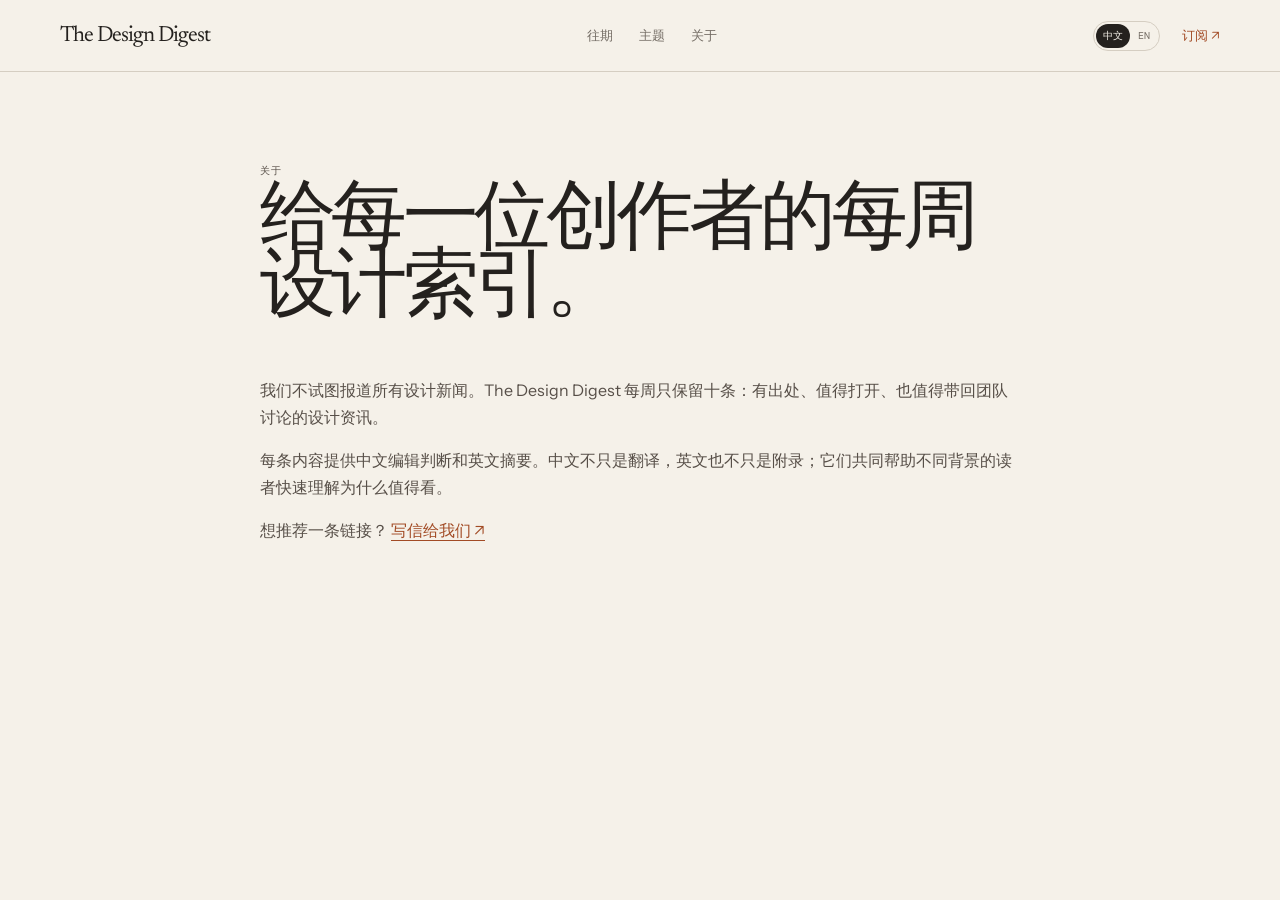
==== outputs/design-digest/about.html @ 6cdfd938 "Initial Design Digest website and publishing workflow" ====
<!doctype html><html lang="zh-CN"><head><meta charset="utf-8"><meta name="viewport" content="width=device-width,initial-scale=1"><title>About — The Design Digest</title><link rel="stylesheet" href="styles.css"><link rel="stylesheet" href="language.css"></head><body data-lang="zh"><header class="site-header"><a class="brand" href="index.html">The Design Digest</a><nav><a href="archive.html" data-zh="往期" data-en="Issues">往期</a><a href="topics.html" data-zh="主题" data-en="Topics">主题</a><a href="about.html" data-zh="关于" data-en="About">关于</a></nav><div class="header-actions"><div class="lang-toggle" role="group" aria-label="Language"><button type="button" data-set-lang="zh">中文</button><button type="button" data-set-lang="en">EN</button></div><a class="subscribe" href="mailto:hello@example.com" data-zh="订阅 ↗" data-en="Subscribe ↗">订阅 ↗</a></div></header><main class="page"><p class="eyebrow" data-zh="关于" data-en="About">关于</p><h1 data-zh="给每一位创作者的每周设计索引。" data-en="A weekly index for people who make things.">给每一位创作者的每周设计索引。</h1><p data-zh="我们不试图报道所有设计新闻。The Design Digest 每周只保留十条：有出处、值得打开、也值得带回团队讨论的设计资讯。" data-en="We don’t try to cover every piece of design news. Each week, The Design Digest keeps just ten links: properly sourced, worth opening, and worth bringing back to your team.">我们不试图报道所有设计新闻。The Design Digest 每周只保留十条：有出处、值得打开、也值得带回团队讨论的设计资讯。</p><p data-zh="每条内容提供中文编辑判断和英文摘要。中文不只是翻译，英文也不只是附录；它们共同帮助不同背景的读者快速理解为什么值得看。" data-en="Each item offers an editorial perspective in Chinese and a concise English summary. Neither is a translation exercise; together, they help readers understand why a link matters.">每条内容提供中文编辑判断和英文摘要。中文不只是翻译，英文也不只是附录；它们共同帮助不同背景的读者快速理解为什么值得看。</p><p><span data-zh="想推荐一条链接？" data-en="Want to recommend a link?">想推荐一条链接？</span> <a href="mailto:hello@example.com" style="color:var(--accent);border-bottom:1px solid" data-zh="写信给我们 ↗" data-en="Write to us ↗">写信给我们 ↗</a></p></main><script src="lang.js"></script></body></html>
---- outputs/design-digest/styles.css ----
@import url('https://fonts.googleapis.com/css2?family=DM+Mono:wght@400;500&family=Instrument+Sans:wght@400;500;600;700&family=Newsreader:opsz,wght@6..72,400;6..72,500&display=swap');
:root{--paper:#f5f1e9;--ink:#24211e;--muted:#746d65;--line:#d5cec2;--accent:#a24b25;--serif:'Newsreader',Georgia,serif;--sans:'Instrument Sans',Arial,sans-serif;--mono:'DM Mono',monospace}*{box-sizing:border-box}body{margin:0;background:var(--paper);color:var(--ink);font-family:var(--sans)}a{color:inherit;text-decoration:none}.site-header{height:72px;border-bottom:1px solid var(--line);display:flex;align-items:center;justify-content:space-between;padding:0 max(22px,calc((100vw - 1160px)/2));font-size:13px}.brand{font-family:var(--serif);font-size:22px;letter-spacing:-.045em}.site-header nav{display:flex;gap:26px;color:var(--muted)}.subscribe{color:var(--accent)}main{max-width:1160px;margin:auto}.hero{padding:82px 0 18px;min-height:670px}.eyebrow,.meta{font:10px var(--mono);letter-spacing:.08em;text-transform:uppercase;color:var(--accent)}h1,h2,p{margin-top:0}.hero h1{font:500 clamp(58px,8vw,112px)/.88 var(--serif);letter-spacing:-.065em;margin:17px 0 22px}.lede{color:#5a534c;font-size:16px;line-height:1.55}.lede span{color:var(--muted);font-size:14px}.hero-art{height:192px;background:#dfc4ae;margin:58px 0 0;position:relative;overflow:hidden}.hero-art i,.hero-art b,.hero-art em{position:absolute;display:block;border-radius:50%}.hero-art i{width:310px;height:310px;border:1px solid var(--accent);right:24%;top:-131px}.hero-art b{width:150px;height:150px;background:var(--accent);right:8%;top:72px}.hero-art em{width:104px;height:104px;background:#e9e2d5;left:7%;top:44px}.scroll-note{border-bottom:1px solid var(--line);padding:15px 0;font:11px var(--mono);display:flex;justify-content:space-between}.issue-intro{display:grid;grid-template-columns:180px minmax(0,650px);gap:40px;padding:86px 0 64px;border-bottom:1px solid var(--line)}.issue-intro>p:first-child{font:10px var(--mono);letter-spacing:.08em;text-transform:uppercase;color:var(--accent)}.issue-intro h2{font:500 48px/.98 var(--serif);letter-spacing:-.05em;grid-column:2;margin:0}.issue-intro p:last-child{grid-column:2;color:var(--muted);max-width:550px;line-height:1.6}.digest{border-bottom:1px solid var(--line)}.story{display:grid;grid-template-columns:224px 150px minmax(0,1fr);gap:26px;padding:34px 0;border-top:1px solid var(--line)}.story:first-child{border-top:0}.art{height:174px;position:relative;overflow:hidden;background:#c8d2e5}.art span{font:12px var(--mono);position:absolute;left:12px;top:11px;z-index:2}.art:after,.art:before{content:'';position:absolute;border-radius:50%}.art-1{background:#d7b99d}.art-1:before{width:180px;height:180px;border:1px solid #7b351e;right:-28px;top:-55px}.art-1:after{width:64px;height:64px;background:#7b351e;bottom:17px;left:37px}.art-2{background:#c8d2e5}.art-2:before{width:140px;height:140px;background:#1e2c4e;right:-18px;bottom:-29px}.art-2:after{width:90px;height:90px;border:1px solid #1e2c4e;right:63px;top:13px}.art-3{background:#e1dacd}.art-3:before{width:210px;height:26px;background:#a24b25;transform:rotate(-35deg);left:-33px;top:65px}.art-3:after{width:65px;height:65px;border:1px solid #a24b25;right:33px;top:55px}.art-4{background:#b9c7b2}.art-4:before{width:170px;height:170px;background:#314437;right:-55px;top:-48px}.art-4:after{width:85px;height:85px;background:#e5ddd0;left:30px;bottom:21px}.art-5{background:#e0c3bd}.art-5:before{width:220px;height:31px;background:#331f25;left:-35px;top:65px;transform:rotate(22deg)}.art-5:after{width:84px;height:84px;border:1px solid #331f25;right:34px;top:42px}.art-6{background:#e1d7ae}.art-6:before{width:140px;height:140px;background:#4f4829;right:21px;top:21px}.art-6:after{width:70px;height:70px;background:#c57c3c;left:33px;bottom:26px}.art-7{background:#d8c6c2}.art-7:before{width:190px;height:190px;border:1px solid #7b3c42;left:-80px;bottom:-84px}.art-7:after{width:67px;height:67px;background:#7b3c42;right:29px;top:38px}.art-8{background:#b9c5bd}.art-8:before{width:180px;height:180px;background:#2e4a3b;right:-48px;top:-52px}.art-8:after{width:48px;height:48px;background:#f0eadf;left:42px;bottom:38px}.art-9{background:#c2d1df}.art-9:before{width:150px;height:150px;border:14px solid rgba(24,49,78,.8);right:24px;top:15px}.art-9:after{width:78px;height:78px;background:#f6eee2;left:31px;top:61px}.art-10{background:#d7cbb2}.art-10:before{width:184px;height:40px;background:#4a3825;right:-15px;top:38px;transform:rotate(-30deg)}.art-10:after{width:84px;height:84px;border:1px solid #4a3825;left:36px;top:37px}.copy h2{font:500 clamp(27px,3vw,39px)/.98 var(--serif);letter-spacing:-.052em;margin:5px 0 14px}.copy p{max-width:645px;font-size:14px;line-height:1.55}.copy .zh{color:#514a43}.copy .en{color:var(--muted);font-size:13px}.copy a{display:inline-block;margin-top:6px;font-size:13px;color:var(--accent);border-bottom:1px solid #c99a85;padding-bottom:2px}.closing{text-align:center;padding:130px 20px}.closing h2{font:500 clamp(44px,5vw,70px)/.94 var(--serif);letter-spacing:-.06em;margin:13px 0}.closing p{color:var(--muted);line-height:1.6}.button{display:inline-block;background:var(--ink);color:var(--paper);padding:13px 17px;font-size:13px;margin-top:14px}footer{max-width:1160px;margin:auto;border-top:1px solid var(--line);padding:20px 0 32px;display:flex;justify-content:space-between;font:10px var(--mono);color:var(--muted)}.page{padding:90px 0 120px;max-width:760px}.page h1{font:500 76px/.9 var(--serif);letter-spacing:-.06em}.page p{line-height:1.7;color:#574f48}.issue-list{margin-top:60px;border-top:1px solid var(--line)}.issue-link{display:grid;grid-template-columns:95px 1fr auto;gap:16px;padding:20px 0;border-bottom:1px solid var(--line)}.topic-grid{display:grid;grid-template-columns:repeat(2,1fr);gap:12px;margin-top:50px}.topic-card{border:1px solid var(--line);min-height:170px;padding:22px;background:#eee9df}.topic-card:nth-child(2n){background:#e5d2c2}.topic-card h2{font:500 34px/.95 var(--serif);letter-spacing:-.05em;margin:10px 0}.topic-card p{font-size:13px}@media(max-width:760px){.site-header{height:auto;padding:17px 20px;gap:12px;flex-wrap:wrap}.site-header nav{order:3;width:100%;gap:18px}.subscribe{margin-left:auto}main{padding:0 20px}.hero{padding-top:60px;min-height:0}.hero-art{height:135px;margin-top:38px}.issue-intro{display:block;padding:60px 0}.issue-intro h2{font-size:43px;margin:14px 0}.story{grid-template-columns:1fr;gap:14px;padding:25px 0}.art{height:170px}.copy h2{font-size:32px}.closing{padding:85px 0}footer{margin:0 20px}.topic-grid{grid-template-columns:1fr}.page{padding-top:55px}.page h1{font-size:57px}.issue-link{grid-template-columns:75px 1fr}.issue-link span:last-child{display:none}}
---- outputs/design-digest/language.css ----
.header-actions{display:flex;align-items:center;gap:22px}.lang-toggle{display:flex;border:1px solid var(--line);border-radius:999px;padding:2px;gap:1px}.lang-toggle button{border:0;background:transparent;color:var(--muted);font:10px var(--mono);padding:5px 7px;border-radius:999px;cursor:pointer}.lang-toggle button[aria-pressed="true"]{background:var(--ink);color:var(--paper)}[hidden]{display:none!important}@media(max-width:760px){.header-actions{margin-left:auto;gap:12px}.subscribe{margin-left:0}}
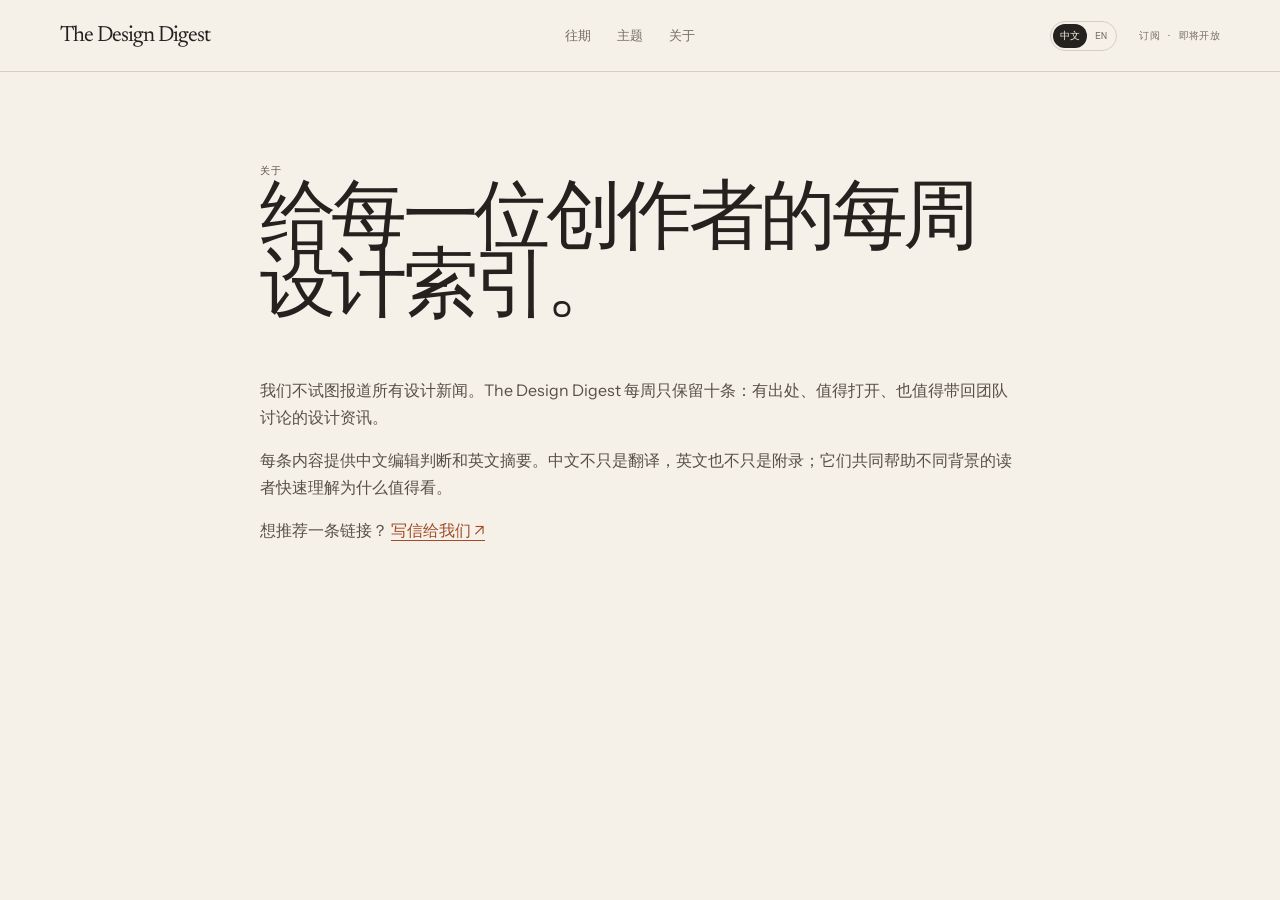
==== commit f60d9af1: "Show subscription as coming soon" ====
--- a/outputs/design-digest/about.html
+++ b/outputs/design-digest/about.html
@@ -1 +1,67 @@
-<!doctype html><html lang="zh-CN"><head><meta charset="utf-8"><meta name="viewport" content="width=device-width,initial-scale=1"><title>About — The Design Digest</title><link rel="stylesheet" href="styles.css"><link rel="stylesheet" href="language.css"></head><body data-lang="zh"><header class="site-header"><a class="brand" href="index.html">The Design Digest</a><nav><a href="archive.html" data-zh="往期" data-en="Issues">往期</a><a href="topics.html" data-zh="主题" data-en="Topics">主题</a><a href="about.html" data-zh="关于" data-en="About">关于</a></nav><div class="header-actions"><div class="lang-toggle" role="group" aria-label="Language"><button type="button" data-set-lang="zh">中文</button><button type="button" data-set-lang="en">EN</button></div><a class="subscribe" href="mailto:hello@example.com" data-zh="订阅 ↗" data-en="Subscribe ↗">订阅 ↗</a></div></header><main class="page"><p class="eyebrow" data-zh="关于" data-en="About">关于</p><h1 data-zh="给每一位创作者的每周设计索引。" data-en="A weekly index for people who make things.">给每一位创作者的每周设计索引。</h1><p data-zh="我们不试图报道所有设计新闻。The Design Digest 每周只保留十条：有出处、值得打开、也值得带回团队讨论的设计资讯。" data-en="We don’t try to cover every piece of design news. Each week, The Design Digest keeps just ten links: properly sourced, worth opening, and worth bringing back to your team.">我们不试图报道所有设计新闻。The Design Digest 每周只保留十条：有出处、值得打开、也值得带回团队讨论的设计资讯。</p><p data-zh="每条内容提供中文编辑判断和英文摘要。中文不只是翻译，英文也不只是附录；它们共同帮助不同背景的读者快速理解为什么值得看。" data-en="Each item offers an editorial perspective in Chinese and a concise English summary. Neither is a translation exercise; together, they help readers understand why a link matters.">每条内容提供中文编辑判断和英文摘要。中文不只是翻译，英文也不只是附录；它们共同帮助不同背景的读者快速理解为什么值得看。</p><p><span data-zh="想推荐一条链接？" data-en="Want to recommend a link?">想推荐一条链接？</span> <a href="mailto:hello@example.com" style="color:var(--accent);border-bottom:1px solid" data-zh="写信给我们 ↗" data-en="Write to us ↗">写信给我们 ↗</a></p></main><script src="lang.js"></script></body></html>
+<!doctype html>
+<html lang="zh-CN">
+  <head>
+    <meta charset="utf-8" />
+    <meta name="viewport" content="width=device-width,initial-scale=1" />
+    <title>About — The Design Digest</title>
+    <link rel="stylesheet" href="styles.css" />
+    <link rel="stylesheet" href="language.css" />
+  </head>
+  <body data-lang="zh">
+    <header class="site-header">
+      <a class="brand" href="index.html">The Design Digest</a>
+      <nav>
+        <a href="archive.html" data-zh="往期" data-en="Issues">往期</a
+        ><a href="topics.html" data-zh="主题" data-en="Topics">主题</a
+        ><a href="about.html" data-zh="关于" data-en="About">关于</a>
+      </nav>
+      <div class="header-actions">
+        <div class="lang-toggle" role="group" aria-label="Language">
+          <button type="button" data-set-lang="zh">中文</button
+          ><button type="button" data-set-lang="en">EN</button>
+        </div>
+        <span
+          class="subscribe coming-soon"
+          data-zh="订阅 · 即将开放"
+          data-en="Subscribe · Coming soon"
+          >订阅 · 即将开放</span
+        >
+      </div>
+    </header>
+    <main class="page">
+      <p class="eyebrow" data-zh="关于" data-en="About">关于</p>
+      <h1
+        data-zh="给每一位创作者的每周设计索引。"
+        data-en="A weekly index for people who make things."
+      >
+        给每一位创作者的每周设计索引。
+      </h1>
+      <p
+        data-zh="我们不试图报道所有设计新闻。The Design Digest 每周只保留十条：有出处、值得打开、也值得带回团队讨论的设计资讯。"
+        data-en="We don’t try to cover every piece of design news. Each week, The Design Digest keeps just ten links: properly sourced, worth opening, and worth bringing back to your team."
+      >
+        我们不试图报道所有设计新闻。The Design Digest
+        每周只保留十条：有出处、值得打开、也值得带回团队讨论的设计资讯。
+      </p>
+      <p
+        data-zh="每条内容提供中文编辑判断和英文摘要。中文不只是翻译，英文也不只是附录；它们共同帮助不同背景的读者快速理解为什么值得看。"
+        data-en="Each item offers an editorial perspective in Chinese and a concise English summary. Neither is a translation exercise; together, they help readers understand why a link matters."
+      >
+        每条内容提供中文编辑判断和英文摘要。中文不只是翻译，英文也不只是附录；它们共同帮助不同背景的读者快速理解为什么值得看。
+      </p>
+      <p>
+        <span data-zh="想推荐一条链接？" data-en="Want to recommend a link?"
+          >想推荐一条链接？</span
+        >
+        <a
+          href="mailto:hello@example.com"
+          style="color: var(--accent); border-bottom: 1px solid"
+          data-zh="写信给我们 ↗"
+          data-en="Write to us ↗"
+          >写信给我们 ↗</a
+        >
+      </p>
+    </main>
+    <script src="lang.js"></script>
+  </body>
+</html>
--- a/outputs/design-digest/styles.css
+++ b/outputs/design-digest/styles.css
@@ -1,2 +1,521 @@
-@import url('https://fonts.googleapis.com/css2?family=DM+Mono:wght@400;500&family=Instrument+Sans:wght@400;500;600;700&family=Newsreader:opsz,wght@6..72,400;6..72,500&display=swap');
-:root{--paper:#f5f1e9;--ink:#24211e;--muted:#746d65;--line:#d5cec2;--accent:#a24b25;--serif:'Newsreader',Georgia,serif;--sans:'Instrument Sans',Arial,sans-serif;--mono:'DM Mono',monospace}*{box-sizing:border-box}body{margin:0;background:var(--paper);color:var(--ink);font-family:var(--sans)}a{color:inherit;text-decoration:none}.site-header{height:72px;border-bottom:1px solid var(--line);display:flex;align-items:center;justify-content:space-between;padding:0 max(22px,calc((100vw - 1160px)/2));font-size:13px}.brand{font-family:var(--serif);font-size:22px;letter-spacing:-.045em}.site-header nav{display:flex;gap:26px;color:var(--muted)}.subscribe{color:var(--accent)}main{max-width:1160px;margin:auto}.hero{padding:82px 0 18px;min-height:670px}.eyebrow,.meta{font:10px var(--mono);letter-spacing:.08em;text-transform:uppercase;color:var(--accent)}h1,h2,p{margin-top:0}.hero h1{font:500 clamp(58px,8vw,112px)/.88 var(--serif);letter-spacing:-.065em;margin:17px 0 22px}.lede{color:#5a534c;font-size:16px;line-height:1.55}.lede span{color:var(--muted);font-size:14px}.hero-art{height:192px;background:#dfc4ae;margin:58px 0 0;position:relative;overflow:hidden}.hero-art i,.hero-art b,.hero-art em{position:absolute;display:block;border-radius:50%}.hero-art i{width:310px;height:310px;border:1px solid var(--accent);right:24%;top:-131px}.hero-art b{width:150px;height:150px;background:var(--accent);right:8%;top:72px}.hero-art em{width:104px;height:104px;background:#e9e2d5;left:7%;top:44px}.scroll-note{border-bottom:1px solid var(--line);padding:15px 0;font:11px var(--mono);display:flex;justify-content:space-between}.issue-intro{display:grid;grid-template-columns:180px minmax(0,650px);gap:40px;padding:86px 0 64px;border-bottom:1px solid var(--line)}.issue-intro>p:first-child{font:10px var(--mono);letter-spacing:.08em;text-transform:uppercase;color:var(--accent)}.issue-intro h2{font:500 48px/.98 var(--serif);letter-spacing:-.05em;grid-column:2;margin:0}.issue-intro p:last-child{grid-column:2;color:var(--muted);max-width:550px;line-height:1.6}.digest{border-bottom:1px solid var(--line)}.story{display:grid;grid-template-columns:224px 150px minmax(0,1fr);gap:26px;padding:34px 0;border-top:1px solid var(--line)}.story:first-child{border-top:0}.art{height:174px;position:relative;overflow:hidden;background:#c8d2e5}.art span{font:12px var(--mono);position:absolute;left:12px;top:11px;z-index:2}.art:after,.art:before{content:'';position:absolute;border-radius:50%}.art-1{background:#d7b99d}.art-1:before{width:180px;height:180px;border:1px solid #7b351e;right:-28px;top:-55px}.art-1:after{width:64px;height:64px;background:#7b351e;bottom:17px;left:37px}.art-2{background:#c8d2e5}.art-2:before{width:140px;height:140px;background:#1e2c4e;right:-18px;bottom:-29px}.art-2:after{width:90px;height:90px;border:1px solid #1e2c4e;right:63px;top:13px}.art-3{background:#e1dacd}.art-3:before{width:210px;height:26px;background:#a24b25;transform:rotate(-35deg);left:-33px;top:65px}.art-3:after{width:65px;height:65px;border:1px solid #a24b25;right:33px;top:55px}.art-4{background:#b9c7b2}.art-4:before{width:170px;height:170px;background:#314437;right:-55px;top:-48px}.art-4:after{width:85px;height:85px;background:#e5ddd0;left:30px;bottom:21px}.art-5{background:#e0c3bd}.art-5:before{width:220px;height:31px;background:#331f25;left:-35px;top:65px;transform:rotate(22deg)}.art-5:after{width:84px;height:84px;border:1px solid #331f25;right:34px;top:42px}.art-6{background:#e1d7ae}.art-6:before{width:140px;height:140px;background:#4f4829;right:21px;top:21px}.art-6:after{width:70px;height:70px;background:#c57c3c;left:33px;bottom:26px}.art-7{background:#d8c6c2}.art-7:before{width:190px;height:190px;border:1px solid #7b3c42;left:-80px;bottom:-84px}.art-7:after{width:67px;height:67px;background:#7b3c42;right:29px;top:38px}.art-8{background:#b9c5bd}.art-8:before{width:180px;height:180px;background:#2e4a3b;right:-48px;top:-52px}.art-8:after{width:48px;height:48px;background:#f0eadf;left:42px;bottom:38px}.art-9{background:#c2d1df}.art-9:before{width:150px;height:150px;border:14px solid rgba(24,49,78,.8);right:24px;top:15px}.art-9:after{width:78px;height:78px;background:#f6eee2;left:31px;top:61px}.art-10{background:#d7cbb2}.art-10:before{width:184px;height:40px;background:#4a3825;right:-15px;top:38px;transform:rotate(-30deg)}.art-10:after{width:84px;height:84px;border:1px solid #4a3825;left:36px;top:37px}.copy h2{font:500 clamp(27px,3vw,39px)/.98 var(--serif);letter-spacing:-.052em;margin:5px 0 14px}.copy p{max-width:645px;font-size:14px;line-height:1.55}.copy .zh{color:#514a43}.copy .en{color:var(--muted);font-size:13px}.copy a{display:inline-block;margin-top:6px;font-size:13px;color:var(--accent);border-bottom:1px solid #c99a85;padding-bottom:2px}.closing{text-align:center;padding:130px 20px}.closing h2{font:500 clamp(44px,5vw,70px)/.94 var(--serif);letter-spacing:-.06em;margin:13px 0}.closing p{color:var(--muted);line-height:1.6}.button{display:inline-block;background:var(--ink);color:var(--paper);padding:13px 17px;font-size:13px;margin-top:14px}footer{max-width:1160px;margin:auto;border-top:1px solid var(--line);padding:20px 0 32px;display:flex;justify-content:space-between;font:10px var(--mono);color:var(--muted)}.page{padding:90px 0 120px;max-width:760px}.page h1{font:500 76px/.9 var(--serif);letter-spacing:-.06em}.page p{line-height:1.7;color:#574f48}.issue-list{margin-top:60px;border-top:1px solid var(--line)}.issue-link{display:grid;grid-template-columns:95px 1fr auto;gap:16px;padding:20px 0;border-bottom:1px solid var(--line)}.topic-grid{display:grid;grid-template-columns:repeat(2,1fr);gap:12px;margin-top:50px}.topic-card{border:1px solid var(--line);min-height:170px;padding:22px;background:#eee9df}.topic-card:nth-child(2n){background:#e5d2c2}.topic-card h2{font:500 34px/.95 var(--serif);letter-spacing:-.05em;margin:10px 0}.topic-card p{font-size:13px}@media(max-width:760px){.site-header{height:auto;padding:17px 20px;gap:12px;flex-wrap:wrap}.site-header nav{order:3;width:100%;gap:18px}.subscribe{margin-left:auto}main{padding:0 20px}.hero{padding-top:60px;min-height:0}.hero-art{height:135px;margin-top:38px}.issue-intro{display:block;padding:60px 0}.issue-intro h2{font-size:43px;margin:14px 0}.story{grid-template-columns:1fr;gap:14px;padding:25px 0}.art{height:170px}.copy h2{font-size:32px}.closing{padding:85px 0}footer{margin:0 20px}.topic-grid{grid-template-columns:1fr}.page{padding-top:55px}.page h1{font-size:57px}.issue-link{grid-template-columns:75px 1fr}.issue-link span:last-child{display:none}}
+@import url("https://fonts.googleapis.com/css2?family=DM+Mono:wght@400;500&family=Instrument+Sans:wght@400;500;600;700&family=Newsreader:opsz,wght@6..72,400;6..72,500&display=swap");
+:root {
+  --paper: #f5f1e9;
+  --ink: #24211e;
+  --muted: #746d65;
+  --line: #d5cec2;
+  --accent: #a24b25;
+  --serif: "Newsreader", Georgia, serif;
+  --sans: "Instrument Sans", Arial, sans-serif;
+  --mono: "DM Mono", monospace;
+}
+* {
+  box-sizing: border-box;
+}
+body {
+  margin: 0;
+  background: var(--paper);
+  color: var(--ink);
+  font-family: var(--sans);
+}
+a {
+  color: inherit;
+  text-decoration: none;
+}
+.site-header {
+  height: 72px;
+  border-bottom: 1px solid var(--line);
+  display: flex;
+  align-items: center;
+  justify-content: space-between;
+  padding: 0 max(22px, calc((100vw - 1160px) / 2));
+  font-size: 13px;
+}
+.brand {
+  font-family: var(--serif);
+  font-size: 22px;
+  letter-spacing: -0.045em;
+}
+.site-header nav {
+  display: flex;
+  gap: 26px;
+  color: var(--muted);
+}
+.subscribe {
+  color: var(--accent);
+}
+main {
+  max-width: 1160px;
+  margin: auto;
+}
+.hero {
+  padding: 82px 0 18px;
+  min-height: 670px;
+}
+.eyebrow,
+.meta {
+  font: 10px var(--mono);
+  letter-spacing: 0.08em;
+  text-transform: uppercase;
+  color: var(--accent);
+}
+h1,
+h2,
+p {
+  margin-top: 0;
+}
+.hero h1 {
+  font: 500 clamp(58px, 8vw, 112px) / 0.88 var(--serif);
+  letter-spacing: -0.065em;
+  margin: 17px 0 22px;
+}
+.lede {
+  color: #5a534c;
+  font-size: 16px;
+  line-height: 1.55;
+}
+.lede span {
+  color: var(--muted);
+  font-size: 14px;
+}
+.hero-art {
+  height: 192px;
+  background: #dfc4ae;
+  margin: 58px 0 0;
+  position: relative;
+  overflow: hidden;
+}
+.hero-art i,
+.hero-art b,
+.hero-art em {
+  position: absolute;
+  display: block;
+  border-radius: 50%;
+}
+.hero-art i {
+  width: 310px;
+  height: 310px;
+  border: 1px solid var(--accent);
+  right: 24%;
+  top: -131px;
+}
+.hero-art b {
+  width: 150px;
+  height: 150px;
+  background: var(--accent);
+  right: 8%;
+  top: 72px;
+}
+.hero-art em {
+  width: 104px;
+  height: 104px;
+  background: #e9e2d5;
+  left: 7%;
+  top: 44px;
+}
+.scroll-note {
+  border-bottom: 1px solid var(--line);
+  padding: 15px 0;
+  font: 11px var(--mono);
+  display: flex;
+  justify-content: space-between;
+}
+.issue-intro {
+  display: grid;
+  grid-template-columns: 180px minmax(0, 650px);
+  gap: 40px;
+  padding: 86px 0 64px;
+  border-bottom: 1px solid var(--line);
+}
+.issue-intro > p:first-child {
+  font: 10px var(--mono);
+  letter-spacing: 0.08em;
+  text-transform: uppercase;
+  color: var(--accent);
+}
+.issue-intro h2 {
+  font: 500 48px/0.98 var(--serif);
+  letter-spacing: -0.05em;
+  grid-column: 2;
+  margin: 0;
+}
+.issue-intro p:last-child {
+  grid-column: 2;
+  color: var(--muted);
+  max-width: 550px;
+  line-height: 1.6;
+}
+.digest {
+  border-bottom: 1px solid var(--line);
+}
+.story {
+  display: grid;
+  grid-template-columns: 224px 150px minmax(0, 1fr);
+  gap: 26px;
+  padding: 34px 0;
+  border-top: 1px solid var(--line);
+}
+.story:first-child {
+  border-top: 0;
+}
+.art {
+  height: 174px;
+  position: relative;
+  overflow: hidden;
+  background: #c8d2e5;
+}
+.art span {
+  font: 12px var(--mono);
+  position: absolute;
+  left: 12px;
+  top: 11px;
+  z-index: 2;
+}
+.art:after,
+.art:before {
+  content: "";
+  position: absolute;
+  border-radius: 50%;
+}
+.art-1 {
+  background: #d7b99d;
+}
+.art-1:before {
+  width: 180px;
+  height: 180px;
+  border: 1px solid #7b351e;
+  right: -28px;
+  top: -55px;
+}
+.art-1:after {
+  width: 64px;
+  height: 64px;
+  background: #7b351e;
+  bottom: 17px;
+  left: 37px;
+}
+.art-2 {
+  background: #c8d2e5;
+}
+.art-2:before {
+  width: 140px;
+  height: 140px;
+  background: #1e2c4e;
+  right: -18px;
+  bottom: -29px;
+}
+.art-2:after {
+  width: 90px;
+  height: 90px;
+  border: 1px solid #1e2c4e;
+  right: 63px;
+  top: 13px;
+}
+.art-3 {
+  background: #e1dacd;
+}
+.art-3:before {
+  width: 210px;
+  height: 26px;
+  background: #a24b25;
+  transform: rotate(-35deg);
+  left: -33px;
+  top: 65px;
+}
+.art-3:after {
+  width: 65px;
+  height: 65px;
+  border: 1px solid #a24b25;
+  right: 33px;
+  top: 55px;
+}
+.art-4 {
+  background: #b9c7b2;
+}
+.art-4:before {
+  width: 170px;
+  height: 170px;
+  background: #314437;
+  right: -55px;
+  top: -48px;
+}
+.art-4:after {
+  width: 85px;
+  height: 85px;
+  background: #e5ddd0;
+  left: 30px;
+  bottom: 21px;
+}
+.art-5 {
+  background: #e0c3bd;
+}
+.art-5:before {
+  width: 220px;
+  height: 31px;
+  background: #331f25;
+  left: -35px;
+  top: 65px;
+  transform: rotate(22deg);
+}
+.art-5:after {
+  width: 84px;
+  height: 84px;
+  border: 1px solid #331f25;
+  right: 34px;
+  top: 42px;
+}
+.art-6 {
+  background: #e1d7ae;
+}
+.art-6:before {
+  width: 140px;
+  height: 140px;
+  background: #4f4829;
+  right: 21px;
+  top: 21px;
+}
+.art-6:after {
+  width: 70px;
+  height: 70px;
+  background: #c57c3c;
+  left: 33px;
+  bottom: 26px;
+}
+.art-7 {
+  background: #d8c6c2;
+}
+.art-7:before {
+  width: 190px;
+  height: 190px;
+  border: 1px solid #7b3c42;
+  left: -80px;
+  bottom: -84px;
+}
+.art-7:after {
+  width: 67px;
+  height: 67px;
+  background: #7b3c42;
+  right: 29px;
+  top: 38px;
+}
+.art-8 {
+  background: #b9c5bd;
+}
+.art-8:before {
+  width: 180px;
+  height: 180px;
+  background: #2e4a3b;
+  right: -48px;
+  top: -52px;
+}
+.art-8:after {
+  width: 48px;
+  height: 48px;
+  background: #f0eadf;
+  left: 42px;
+  bottom: 38px;
+}
+.art-9 {
+  background: #c2d1df;
+}
+.art-9:before {
+  width: 150px;
+  height: 150px;
+  border: 14px solid rgba(24, 49, 78, 0.8);
+  right: 24px;
+  top: 15px;
+}
+.art-9:after {
+  width: 78px;
+  height: 78px;
+  background: #f6eee2;
+  left: 31px;
+  top: 61px;
+}
+.art-10 {
+  background: #d7cbb2;
+}
+.art-10:before {
+  width: 184px;
+  height: 40px;
+  background: #4a3825;
+  right: -15px;
+  top: 38px;
+  transform: rotate(-30deg);
+}
+.art-10:after {
+  width: 84px;
+  height: 84px;
+  border: 1px solid #4a3825;
+  left: 36px;
+  top: 37px;
+}
+.copy h2 {
+  font: 500 clamp(27px, 3vw, 39px) / 0.98 var(--serif);
+  letter-spacing: -0.052em;
+  margin: 5px 0 14px;
+}
+.copy p {
+  max-width: 645px;
+  font-size: 14px;
+  line-height: 1.55;
+}
+.copy .zh {
+  color: #514a43;
+}
+.copy .en {
+  color: var(--muted);
+  font-size: 13px;
+}
+.copy a {
+  display: inline-block;
+  margin-top: 6px;
+  font-size: 13px;
+  color: var(--accent);
+  border-bottom: 1px solid #c99a85;
+  padding-bottom: 2px;
+}
+.closing {
+  text-align: center;
+  padding: 130px 20px;
+}
+.closing h2 {
+  font: 500 clamp(44px, 5vw, 70px) / 0.94 var(--serif);
+  letter-spacing: -0.06em;
+  margin: 13px 0;
+}
+.closing p {
+  color: var(--muted);
+  line-height: 1.6;
+}
+.button {
+  display: inline-block;
+  background: var(--ink);
+  color: var(--paper);
+  padding: 13px 17px;
+  font-size: 13px;
+  margin-top: 14px;
+}
+footer {
+  max-width: 1160px;
+  margin: auto;
+  border-top: 1px solid var(--line);
+  padding: 20px 0 32px;
+  display: flex;
+  justify-content: space-between;
+  font: 10px var(--mono);
+  color: var(--muted);
+}
+.page {
+  padding: 90px 0 120px;
+  max-width: 760px;
+}
+.page h1 {
+  font: 500 76px/0.9 var(--serif);
+  letter-spacing: -0.06em;
+}
+.page p {
+  line-height: 1.7;
+  color: #574f48;
+}
+.issue-list {
+  margin-top: 60px;
+  border-top: 1px solid var(--line);
+}
+.issue-link {
+  display: grid;
+  grid-template-columns: 95px 1fr auto;
+  gap: 16px;
+  padding: 20px 0;
+  border-bottom: 1px solid var(--line);
+}
+.topic-grid {
+  display: grid;
+  grid-template-columns: repeat(2, 1fr);
+  gap: 12px;
+  margin-top: 50px;
+}
+.topic-card {
+  border: 1px solid var(--line);
+  min-height: 170px;
+  padding: 22px;
+  background: #eee9df;
+}
+.topic-card:nth-child(2n) {
+  background: #e5d2c2;
+}
+.topic-card h2 {
+  font: 500 34px/0.95 var(--serif);
+  letter-spacing: -0.05em;
+  margin: 10px 0;
+}
+.topic-card p {
+  font-size: 13px;
+}
+@media (max-width: 760px) {
+  .site-header {
+    height: auto;
+    padding: 17px 20px;
+    gap: 12px;
+    flex-wrap: wrap;
+  }
+  .site-header nav {
+    order: 3;
+    width: 100%;
+    gap: 18px;
+  }
+  .subscribe {
+    margin-left: auto;
+  }
+  main {
+    padding: 0 20px;
+  }
+  .hero {
+    padding-top: 60px;
+    min-height: 0;
+  }
+  .hero-art {
+    height: 135px;
+    margin-top: 38px;
+  }
+  .issue-intro {
+    display: block;
+    padding: 60px 0;
+  }
+  .issue-intro h2 {
+    font-size: 43px;
+    margin: 14px 0;
+  }
+  .story {
+    grid-template-columns: 1fr;
+    gap: 14px;
+    padding: 25px 0;
+  }
+  .art {
+    height: 170px;
+  }
+  .copy h2 {
+    font-size: 32px;
+  }
+  .closing {
+    padding: 85px 0;
+  }
+  footer {
+    margin: 0 20px;
+  }
+  .topic-grid {
+    grid-template-columns: 1fr;
+  }
+  .page {
+    padding-top: 55px;
+  }
+  .page h1 {
+    font-size: 57px;
+  }
+  .issue-link {
+    grid-template-columns: 75px 1fr;
+  }
+  .issue-link span:last-child {
+    display: none;
+  }
+}
--- a/outputs/design-digest/language.css
+++ b/outputs/design-digest/language.css
@@ -1 +1,54 @@
-.header-actions{display:flex;align-items:center;gap:22px}.lang-toggle{display:flex;border:1px solid var(--line);border-radius:999px;padding:2px;gap:1px}.lang-toggle button{border:0;background:transparent;color:var(--muted);font:10px var(--mono);padding:5px 7px;border-radius:999px;cursor:pointer}.lang-toggle button[aria-pressed="true"]{background:var(--ink);color:var(--paper)}[hidden]{display:none!important}@media(max-width:760px){.header-actions{margin-left:auto;gap:12px}.subscribe{margin-left:0}}
+.header-actions {
+  display: flex;
+  align-items: center;
+  gap: 22px;
+}
+.lang-toggle {
+  display: flex;
+  border: 1px solid var(--line);
+  border-radius: 999px;
+  padding: 2px;
+  gap: 1px;
+}
+.lang-toggle button {
+  border: 0;
+  background: transparent;
+  color: var(--muted);
+  font: 10px var(--mono);
+  padding: 5px 7px;
+  border-radius: 999px;
+  cursor: pointer;
+}
+.lang-toggle button[aria-pressed="true"] {
+  background: var(--ink);
+  color: var(--paper);
+}
+[hidden] {
+  display: none !important;
+}
+.coming-soon {
+  color: var(--muted);
+  font: 10px var(--mono);
+  letter-spacing: 0.03em;
+  white-space: nowrap;
+}
+.coming-soon-button {
+  border: 0;
+  cursor: pointer;
+  font-family: var(--sans);
+}
+.subscription-note {
+  margin: 18px auto 0;
+  max-width: 360px;
+  font-size: 13px;
+  color: var(--accent);
+}
+@media (max-width: 760px) {
+  .header-actions {
+    margin-left: auto;
+    gap: 12px;
+  }
+  .subscribe {
+    margin-left: 0;
+  }
+}
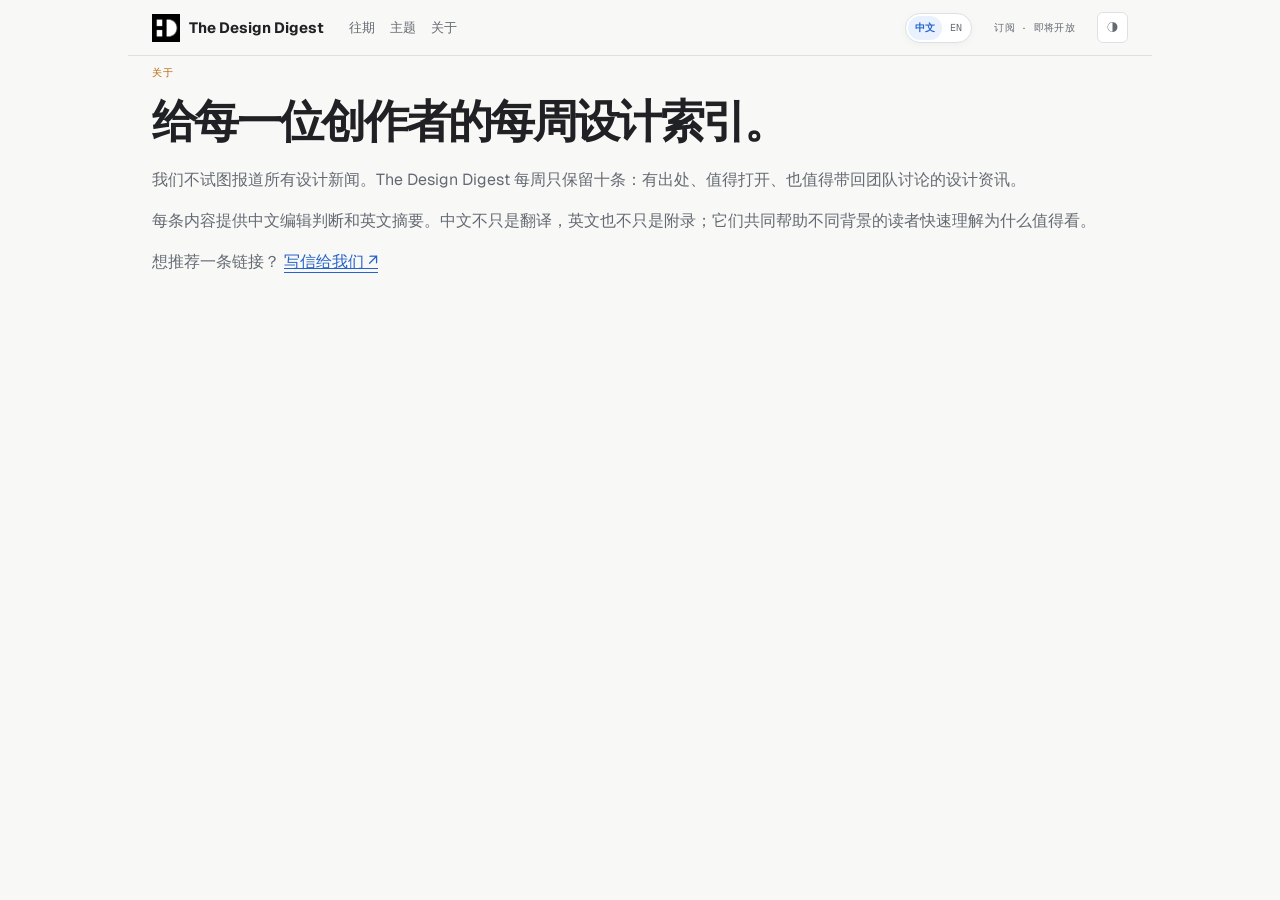
==== commit 0f572a32: "feat: add HD identity and native warp title" ====
--- a/outputs/design-digest/about.html
+++ b/outputs/design-digest/about.html
@@ -8,17 +8,21 @@
     <link rel="stylesheet" href="language.css" />
   </head>
   <body data-lang="zh">
-    <header class="site-header">
-      <a class="brand" href="index.html">The Design Digest</a>
+
+<header class="site-header">
+<a class="brand" href="index.html"><img class="brand-logo" src="assets/hd-logo.png" alt="" width="28" height="28">The Design Digest</a>
       <nav>
         <a href="archive.html" data-zh="往期" data-en="Issues">往期</a
-        ><a href="topics.html" data-zh="主题" data-en="Topics">主题</a
-        ><a href="about.html" data-zh="关于" data-en="About">关于</a>
+        >
+<a href="topics.html" data-zh="主题" data-en="Topics">主题</a
+        >
+<a href="about.html" data-zh="关于" data-en="About">关于</a>
       </nav>
       <div class="header-actions">
         <div class="lang-toggle" role="group" aria-label="Language">
           <button type="button" data-set-lang="zh">中文</button
-          ><button type="button" data-set-lang="en">EN</button>
+          >
+<button type="button" data-set-lang="en">EN</button>
         </div>
         <span
           class="subscribe coming-soon"
@@ -28,7 +32,9 @@
         >
       </div>
     </header>
-    <main class="page">
+
+
+<main class="page">
       <p class="eyebrow" data-zh="关于" data-en="About">关于</p>
       <h1
         data-zh="给每一位创作者的每周设计索引。"
@@ -62,6 +68,8 @@
         >
       </p>
     </main>
-    <script src="lang.js"></script>
+
+    <script src="lang.js">
+</script>
   </body>
 </html>
--- a/outputs/design-digest/styles.css
+++ b/outputs/design-digest/styles.css
@@ -1,521 +1,22 @@
-@import url("https://fonts.googleapis.com/css2?family=DM+Mono:wght@400;500&family=Instrument+Sans:wght@400;500;600;700&family=Newsreader:opsz,wght@6..72,400;6..72,500&display=swap");
-:root {
-  --paper: #f5f1e9;
-  --ink: #24211e;
-  --muted: #746d65;
-  --line: #d5cec2;
-  --accent: #a24b25;
-  --serif: "Newsreader", Georgia, serif;
-  --sans: "Instrument Sans", Arial, sans-serif;
-  --mono: "DM Mono", monospace;
-}
-* {
-  box-sizing: border-box;
-}
-body {
-  margin: 0;
-  background: var(--paper);
-  color: var(--ink);
-  font-family: var(--sans);
-}
-a {
-  color: inherit;
-  text-decoration: none;
-}
-.site-header {
-  height: 72px;
-  border-bottom: 1px solid var(--line);
-  display: flex;
-  align-items: center;
-  justify-content: space-between;
-  padding: 0 max(22px, calc((100vw - 1160px) / 2));
-  font-size: 13px;
-}
-.brand {
-  font-family: var(--serif);
-  font-size: 22px;
-  letter-spacing: -0.045em;
-}
-.site-header nav {
-  display: flex;
-  gap: 26px;
-  color: var(--muted);
-}
-.subscribe {
-  color: var(--accent);
-}
-main {
-  max-width: 1160px;
-  margin: auto;
-}
-.hero {
-  padding: 82px 0 18px;
-  min-height: 670px;
-}
-.eyebrow,
-.meta {
-  font: 10px var(--mono);
-  letter-spacing: 0.08em;
-  text-transform: uppercase;
-  color: var(--accent);
-}
-h1,
-h2,
-p {
-  margin-top: 0;
-}
-.hero h1 {
-  font: 500 clamp(58px, 8vw, 112px) / 0.88 var(--serif);
-  letter-spacing: -0.065em;
-  margin: 17px 0 22px;
-}
-.lede {
-  color: #5a534c;
-  font-size: 16px;
-  line-height: 1.55;
-}
-.lede span {
-  color: var(--muted);
-  font-size: 14px;
-}
-.hero-art {
-  height: 192px;
-  background: #dfc4ae;
-  margin: 58px 0 0;
-  position: relative;
-  overflow: hidden;
-}
-.hero-art i,
-.hero-art b,
-.hero-art em {
-  position: absolute;
-  display: block;
-  border-radius: 50%;
-}
-.hero-art i {
-  width: 310px;
-  height: 310px;
-  border: 1px solid var(--accent);
-  right: 24%;
-  top: -131px;
-}
-.hero-art b {
-  width: 150px;
-  height: 150px;
-  background: var(--accent);
-  right: 8%;
-  top: 72px;
-}
-.hero-art em {
-  width: 104px;
-  height: 104px;
-  background: #e9e2d5;
-  left: 7%;
-  top: 44px;
-}
-.scroll-note {
-  border-bottom: 1px solid var(--line);
-  padding: 15px 0;
-  font: 11px var(--mono);
-  display: flex;
-  justify-content: space-between;
-}
-.issue-intro {
-  display: grid;
-  grid-template-columns: 180px minmax(0, 650px);
-  gap: 40px;
-  padding: 86px 0 64px;
-  border-bottom: 1px solid var(--line);
-}
-.issue-intro > p:first-child {
-  font: 10px var(--mono);
-  letter-spacing: 0.08em;
-  text-transform: uppercase;
-  color: var(--accent);
-}
-.issue-intro h2 {
-  font: 500 48px/0.98 var(--serif);
-  letter-spacing: -0.05em;
-  grid-column: 2;
-  margin: 0;
-}
-.issue-intro p:last-child {
-  grid-column: 2;
-  color: var(--muted);
-  max-width: 550px;
-  line-height: 1.6;
-}
-.digest {
-  border-bottom: 1px solid var(--line);
-}
-.story {
-  display: grid;
-  grid-template-columns: 224px 150px minmax(0, 1fr);
-  gap: 26px;
-  padding: 34px 0;
-  border-top: 1px solid var(--line);
-}
-.story:first-child {
-  border-top: 0;
-}
-.art {
-  height: 174px;
-  position: relative;
-  overflow: hidden;
-  background: #c8d2e5;
-}
-.art span {
-  font: 12px var(--mono);
-  position: absolute;
-  left: 12px;
-  top: 11px;
-  z-index: 2;
-}
-.art:after,
-.art:before {
-  content: "";
-  position: absolute;
-  border-radius: 50%;
-}
-.art-1 {
-  background: #d7b99d;
-}
-.art-1:before {
-  width: 180px;
-  height: 180px;
-  border: 1px solid #7b351e;
-  right: -28px;
-  top: -55px;
-}
-.art-1:after {
-  width: 64px;
-  height: 64px;
-  background: #7b351e;
-  bottom: 17px;
-  left: 37px;
-}
-.art-2 {
-  background: #c8d2e5;
-}
-.art-2:before {
-  width: 140px;
-  height: 140px;
-  background: #1e2c4e;
-  right: -18px;
-  bottom: -29px;
-}
-.art-2:after {
-  width: 90px;
-  height: 90px;
-  border: 1px solid #1e2c4e;
-  right: 63px;
-  top: 13px;
-}
-.art-3 {
-  background: #e1dacd;
-}
-.art-3:before {
-  width: 210px;
-  height: 26px;
-  background: #a24b25;
-  transform: rotate(-35deg);
-  left: -33px;
-  top: 65px;
-}
-.art-3:after {
-  width: 65px;
-  height: 65px;
-  border: 1px solid #a24b25;
-  right: 33px;
-  top: 55px;
-}
-.art-4 {
-  background: #b9c7b2;
-}
-.art-4:before {
-  width: 170px;
-  height: 170px;
-  background: #314437;
-  right: -55px;
-  top: -48px;
-}
-.art-4:after {
-  width: 85px;
-  height: 85px;
-  background: #e5ddd0;
-  left: 30px;
-  bottom: 21px;
-}
-.art-5 {
-  background: #e0c3bd;
-}
-.art-5:before {
-  width: 220px;
-  height: 31px;
-  background: #331f25;
-  left: -35px;
-  top: 65px;
-  transform: rotate(22deg);
-}
-.art-5:after {
-  width: 84px;
-  height: 84px;
-  border: 1px solid #331f25;
-  right: 34px;
-  top: 42px;
-}
-.art-6 {
-  background: #e1d7ae;
-}
-.art-6:before {
-  width: 140px;
-  height: 140px;
-  background: #4f4829;
-  right: 21px;
-  top: 21px;
-}
-.art-6:after {
-  width: 70px;
-  height: 70px;
-  background: #c57c3c;
-  left: 33px;
-  bottom: 26px;
-}
-.art-7 {
-  background: #d8c6c2;
-}
-.art-7:before {
-  width: 190px;
-  height: 190px;
-  border: 1px solid #7b3c42;
-  left: -80px;
-  bottom: -84px;
-}
-.art-7:after {
-  width: 67px;
-  height: 67px;
-  background: #7b3c42;
-  right: 29px;
-  top: 38px;
-}
-.art-8 {
-  background: #b9c5bd;
-}
-.art-8:before {
-  width: 180px;
-  height: 180px;
-  background: #2e4a3b;
-  right: -48px;
-  top: -52px;
-}
-.art-8:after {
-  width: 48px;
-  height: 48px;
-  background: #f0eadf;
-  left: 42px;
-  bottom: 38px;
-}
-.art-9 {
-  background: #c2d1df;
-}
-.art-9:before {
-  width: 150px;
-  height: 150px;
-  border: 14px solid rgba(24, 49, 78, 0.8);
-  right: 24px;
-  top: 15px;
-}
-.art-9:after {
-  width: 78px;
-  height: 78px;
-  background: #f6eee2;
-  left: 31px;
-  top: 61px;
-}
-.art-10 {
-  background: #d7cbb2;
-}
-.art-10:before {
-  width: 184px;
-  height: 40px;
-  background: #4a3825;
-  right: -15px;
-  top: 38px;
-  transform: rotate(-30deg);
-}
-.art-10:after {
-  width: 84px;
-  height: 84px;
-  border: 1px solid #4a3825;
-  left: 36px;
-  top: 37px;
-}
-.copy h2 {
-  font: 500 clamp(27px, 3vw, 39px) / 0.98 var(--serif);
-  letter-spacing: -0.052em;
-  margin: 5px 0 14px;
-}
-.copy p {
-  max-width: 645px;
-  font-size: 14px;
-  line-height: 1.55;
-}
-.copy .zh {
-  color: #514a43;
-}
-.copy .en {
-  color: var(--muted);
-  font-size: 13px;
-}
-.copy a {
-  display: inline-block;
-  margin-top: 6px;
-  font-size: 13px;
-  color: var(--accent);
-  border-bottom: 1px solid #c99a85;
-  padding-bottom: 2px;
-}
-.closing {
-  text-align: center;
-  padding: 130px 20px;
-}
-.closing h2 {
-  font: 500 clamp(44px, 5vw, 70px) / 0.94 var(--serif);
-  letter-spacing: -0.06em;
-  margin: 13px 0;
-}
-.closing p {
-  color: var(--muted);
-  line-height: 1.6;
-}
-.button {
-  display: inline-block;
-  background: var(--ink);
-  color: var(--paper);
-  padding: 13px 17px;
-  font-size: 13px;
-  margin-top: 14px;
-}
-footer {
-  max-width: 1160px;
-  margin: auto;
-  border-top: 1px solid var(--line);
-  padding: 20px 0 32px;
-  display: flex;
-  justify-content: space-between;
-  font: 10px var(--mono);
-  color: var(--muted);
-}
-.page {
-  padding: 90px 0 120px;
-  max-width: 760px;
-}
-.page h1 {
-  font: 500 76px/0.9 var(--serif);
-  letter-spacing: -0.06em;
-}
-.page p {
-  line-height: 1.7;
-  color: #574f48;
-}
-.issue-list {
-  margin-top: 60px;
-  border-top: 1px solid var(--line);
-}
-.issue-link {
-  display: grid;
-  grid-template-columns: 95px 1fr auto;
-  gap: 16px;
-  padding: 20px 0;
-  border-bottom: 1px solid var(--line);
-}
-.topic-grid {
-  display: grid;
-  grid-template-columns: repeat(2, 1fr);
-  gap: 12px;
-  margin-top: 50px;
-}
-.topic-card {
-  border: 1px solid var(--line);
-  min-height: 170px;
-  padding: 22px;
-  background: #eee9df;
-}
-.topic-card:nth-child(2n) {
-  background: #e5d2c2;
-}
-.topic-card h2 {
-  font: 500 34px/0.95 var(--serif);
-  letter-spacing: -0.05em;
-  margin: 10px 0;
-}
-.topic-card p {
-  font-size: 13px;
-}
-@media (max-width: 760px) {
-  .site-header {
-    height: auto;
-    padding: 17px 20px;
-    gap: 12px;
-    flex-wrap: wrap;
-  }
-  .site-header nav {
-    order: 3;
-    width: 100%;
-    gap: 18px;
-  }
-  .subscribe {
-    margin-left: auto;
-  }
-  main {
-    padding: 0 20px;
-  }
-  .hero {
-    padding-top: 60px;
-    min-height: 0;
-  }
-  .hero-art {
-    height: 135px;
-    margin-top: 38px;
-  }
-  .issue-intro {
-    display: block;
-    padding: 60px 0;
-  }
-  .issue-intro h2 {
-    font-size: 43px;
-    margin: 14px 0;
-  }
-  .story {
-    grid-template-columns: 1fr;
-    gap: 14px;
-    padding: 25px 0;
-  }
-  .art {
-    height: 170px;
-  }
-  .copy h2 {
-    font-size: 32px;
-  }
-  .closing {
-    padding: 85px 0;
-  }
-  footer {
-    margin: 0 20px;
-  }
-  .topic-grid {
-    grid-template-columns: 1fr;
-  }
-  .page {
-    padding-top: 55px;
-  }
-  .page h1 {
-    font-size: 57px;
-  }
-  .issue-link {
-    grid-template-columns: 75px 1fr;
-  }
-  .issue-link span:last-child {
-    display: none;
-  }
-}
+@import url("https://fonts.googleapis.com/css2?family=Geist+Mono:wght@400;500;600&family=Geist:wght@400;500;600;700&display=swap");
+:root{--bg:#f8f8f6;--surface:#fff;--surface-raised:#f1f3f5;--ink:#202124;--muted:#646a73;--line:#dde1e5;--accent:#2563c9;--accent-soft:#e9f1ff;--status:#b86608;--header:rgba(248,248,246,.84);--shadow:0 8px 25px rgba(24,30,38,.08);--sans:Geist,Inter,"PingFang SC","Microsoft YaHei",Arial,sans-serif;--mono:"Geist Mono",ui-monospace,monospace}html[data-theme="dark"]{--bg:#101112;--surface:#17191b;--surface-raised:#1d2023;--ink:#f3f3f0;--muted:#a9adb1;--line:#2d3034;--accent:#78a9ff;--accent-soft:#18273d;--status:#f5a548;--header:rgba(16,17,18,.84);--shadow:0 8px 25px rgba(0,0,0,.24)}*{box-sizing:border-box}body{margin:0;background:var(--bg);color:var(--ink);font-family:var(--sans)}a{color:inherit}.announcement{height:39px;background:color-mix(in srgb,var(--accent) 10%,var(--bg));border-bottom:1px solid color-mix(in srgb,var(--accent) 18%,var(--line));display:flex;align-items:center;justify-content:center;gap:12px;color:var(--muted);font-size:12px}.announcement span:first-child{font:600 10px var(--mono);letter-spacing:.1em;text-transform:uppercase;color:var(--ink)}.announcement i{display:inline-block;width:6px;height:6px;background:var(--accent);border-radius:50%;margin-right:7px}.app-header{height:56px;position:sticky;top:0;z-index:10;max-width:1024px;margin:auto;padding:0 24px;display:flex;align-items:center;border-bottom:1px solid var(--line);background:var(--header);backdrop-filter:blur(13px)}.app-brand{font-size:15px;font-weight:700;letter-spacing:-.045em;text-decoration:none;white-space:nowrap}.app-brand em{color:var(--accent);font-style:normal}.app-header nav{display:flex;gap:4px;margin-left:25px}.app-header nav a{font-size:13px;text-decoration:none;color:var(--muted);padding:6px 8px;border-radius:6px}.app-header nav a:hover,.app-header nav .is-current{color:var(--ink);font-weight:600}.app-actions{display:flex;align-items:center;gap:7px;margin-left:auto}.lang-toggle{display:flex;border:1px solid var(--line);border-radius:6px;overflow:hidden}.lang-toggle button,.icon-button,.theme-menu button{border:0;background:transparent;color:var(--muted);font:500 11px var(--sans);cursor:pointer}.lang-toggle button{height:30px;min-width:30px}.lang-toggle button[aria-pressed="true"]{background:var(--surface-raised);color:var(--ink)}.theme-control{position:relative}.icon-button{width:31px;height:31px;border:1px solid var(--line);border-radius:6px;background:var(--surface)}.theme-menu{display:none;position:absolute;right:0;top:37px;width:108px;padding:4px;background:var(--surface);border:1px solid var(--line);border-radius:8px;box-shadow:var(--shadow)}.theme-menu-open .theme-menu{display:grid}.theme-menu button{text-align:left;padding:7px 8px;border-radius:5px}.theme-menu button[aria-checked="true"],.theme-menu button:hover{color:var(--ink);background:var(--surface-raised)}.app-main{max-width:1024px;margin:auto;padding:0 24px}.discover-hero{text-align:center;padding:68px 0 37px}.newest-links{display:flex;flex-wrap:wrap;gap:7px;align-items:center;justify-content:center;font-size:12px}.newest-links b{font:500 10px var(--mono);letter-spacing:.1em;text-transform:uppercase;color:var(--status)}.newest-links a{padding:5px 8px;border-radius:6px;background:var(--surface-raised);text-decoration:none;color:var(--ink)}.discover-hero h1{font-size:clamp(38px,6vw,54px);line-height:1.04;letter-spacing:-.068em;margin:23px 0 13px}.discover-hero h1 span{color:var(--accent)}.discover-hero p{max-width:530px;margin:0 auto;color:var(--muted);font-size:15px;line-height:1.55}.search-box{height:58px;max-width:618px;margin:27px auto 0;display:flex;gap:13px;align-items:center;padding:0 18px;border:1px solid var(--line);border-radius:12px;background:var(--surface);box-shadow:var(--shadow);text-align:left}.search-box>span{font-size:20px;color:var(--muted)}.search-box input{width:100%;height:100%;border:0;outline:0;background:transparent;color:var(--ink);font:400 15px var(--sans)}.search-box input::placeholder{color:var(--muted)}.search-box kbd{border:1px solid var(--line);background:var(--surface-raised);border-radius:4px;padding:3px 6px;font:10px var(--sans);color:var(--muted);white-space:nowrap}.discover-hero small{display:block;margin-top:10px;color:var(--muted);font-size:11px}.explore-controls{display:flex;justify-content:space-between;align-items:center;padding:13px 0;border-top:1px solid var(--line);border-bottom:1px solid var(--line)}.filter-row,.sort-row{display:flex;gap:5px;flex-wrap:wrap}.explore-controls button{border:0;background:transparent;border-radius:6px;padding:6px 9px;color:var(--muted);font:12px var(--sans);cursor:pointer}.explore-controls button.is-active{background:var(--surface-raised);color:var(--ink);font-weight:600}.results-heading{display:flex;justify-content:space-between;align-items:end;padding:24px 0 12px}.results-heading h2{margin:0;font-size:18px;letter-spacing:-.045em}.results-heading p{margin:0;color:var(--muted);font:11px var(--mono)}.resource-grid{display:grid;grid-template-columns:repeat(2,minmax(0,1fr));gap:12px}.resource-card{display:grid;grid-template-columns:142px minmax(0,1fr);min-height:152px;border:1px solid var(--line);border-radius:10px;overflow:hidden;background:var(--surface);transition:transform .18s,border-color .18s}.resource-card:hover{transform:translateY(-2px);border-color:color-mix(in srgb,var(--accent) 45%,var(--line))}.resource-image{display:block;background:var(--surface-raised);overflow:hidden}.resource-image img{display:block;width:100%;height:100%;object-fit:cover}.resource-fallback{height:100%;display:grid;place-items:center;font-size:36px;font-weight:700;color:var(--accent);background:var(--accent-soft)}.resource-copy{display:flex;min-width:0;flex-direction:column;padding:14px 15px}.resource-meta{display:flex;justify-content:space-between;gap:8px;color:var(--muted);font:10px var(--mono)}.resource-meta span:first-child{overflow:hidden;text-overflow:ellipsis;white-space:nowrap}.resource-card h2{font-size:16px;letter-spacing:-.04em;line-height:1.12;margin:12px 0 5px}.resource-card p{font-size:12px;line-height:1.35;color:var(--muted);margin:0;display:-webkit-box;-webkit-line-clamp:2;-webkit-box-orient:vertical;overflow:hidden}.resource-link{display:block;margin-top:auto;color:var(--accent);font-size:12px;text-decoration:none}.load-more{display:flex;justify-content:center;padding:28px 0 56px}.load-more button{padding:9px 14px;border:1px solid var(--line);border-radius:7px;background:var(--surface-raised);color:var(--ink);font:13px var(--sans);cursor:pointer}.empty-state{text-align:center;border:1px dashed var(--line);border-radius:9px;padding:45px 20px;color:var(--muted)}.empty-state b{color:var(--ink)}.app-footer{max-width:1024px;margin:auto;padding:20px 24px;border-top:1px solid var(--line);display:flex;justify-content:space-between;color:var(--muted);font-size:11px}.page{max-width:1024px;margin:0 auto;padding:70px 24px}.page .eyebrow{font:10px var(--mono);color:var(--status);letter-spacing:.1em;text-transform:uppercase}.page h1{font-size:45px;letter-spacing:-.06em;margin:12px 0}.page>p{color:var(--muted);line-height:1.55}.issue-list{margin-top:40px;border-top:1px solid var(--line)}.issue-link{display:grid;grid-template-columns:120px 1fr auto;gap:20px;padding:22px 0;border-bottom:1px solid var(--line);text-decoration:none}.issue-link b{font-size:18px;letter-spacing:-.04em}.issue-link small{color:var(--muted)}.topic-grid{display:grid;grid-template-columns:repeat(2,1fr);gap:12px;margin-top:36px}.topic-card{border:1px solid var(--line);border-radius:10px;background:var(--surface);padding:22px}.topic-card h2{font-size:22px;letter-spacing:-.05em}.topic-card p{color:var(--muted);line-height:1.5}.site-header{height:56px;max-width:1024px;padding:0 24px;margin:auto;display:flex;align-items:center;border-bottom:1px solid var(--line)}.brand{font-weight:700;font-size:15px;text-decoration:none}.site-header nav{display:flex;gap:15px;margin-left:25px}.site-header nav a{color:var(--muted);font-size:13px;text-decoration:none}.header-actions{margin-left:auto;display:flex;align-items:center;gap:10px}.subscribe{font-size:12px;color:var(--muted)}@media(max-width:700px){.announcement{padding:0 12px;font-size:10px}.app-header,.site-header{padding:0 16px}.app-header nav,.site-header nav{margin-left:12px;gap:0}.app-header nav a,.site-header nav a{padding:6px 5px;font-size:12px}.app-header nav a:last-child,.site-header nav a:last-child{display:none}.app-main,.page{padding-left:16px;padding-right:16px}.discover-hero{padding-top:48px}.discover-hero h1{font-size:39px}.explore-controls{align-items:flex-start;flex-direction:column}.resource-grid{grid-template-columns:1fr}.resource-card{grid-template-columns:118px minmax(0,1fr);min-height:138px}.issue-link{grid-template-columns:48px 1fr}.issue-link>span:last-child{display:none}.topic-grid{grid-template-columns:1fr}.app-footer{padding:18px 16px}.app-footer span:last-child{display:none}.header-actions .subscribe{display:none}}@media(prefers-reduced-motion:reduce){*{transition:none!important;scroll-behavior:auto!important}}
+/* Issue pages: the original editorial content now uses the same compact system. */
+body:not(.app-page) main{max-width:1024px;margin:auto;padding:0 24px}body:not(.app-page) .hero{padding:64px 0 32px;border-bottom:1px solid var(--line)}body:not(.app-page) .eyebrow,body:not(.app-page) .meta{font:10px var(--mono);letter-spacing:.08em;text-transform:uppercase;color:var(--status)}body:not(.app-page) .hero h1{font-size:clamp(40px,6vw,64px);line-height:1.02;letter-spacing:-.07em;margin:16px 0}body:not(.app-page) .lede{max-width:640px;color:var(--muted);line-height:1.55}body:not(.app-page) .hero-art,body:not(.app-page) .scroll-note,body:not(.app-page) .issue-intro,body:not(.app-page) .closing{display:none}body:not(.app-page) .digest{padding:22px 0 40px}body:not(.app-page) .story{display:grid;grid-template-columns:210px minmax(0,1fr);gap:20px;padding:20px 0;border-bottom:1px solid var(--line)}body:not(.app-page) .art{height:145px;position:relative;overflow:hidden;background:var(--surface-raised);border-radius:8px}body:not(.app-page) .art img{width:100%!important;height:100%!important;object-fit:cover!important;display:block}body:not(.app-page) .art span{position:absolute;top:8px;left:8px;padding:3px 5px;background:var(--bg);border-radius:4px;font:10px var(--mono)}body:not(.app-page) .story>.meta{display:none}body:not(.app-page) .copy{display:flex;flex-direction:column;min-width:0}body:not(.app-page) .copy h2{font-size:22px;line-height:1.1;letter-spacing:-.05em;margin:2px 0 8px}body:not(.app-page) .copy p{margin:0;color:var(--muted);line-height:1.5;font-size:14px}body:not(.app-page) .copy a{margin-top:auto;padding-top:12px;color:var(--accent);font-size:13px}body:not(.app-page) .issue-navigation{display:flex;justify-content:space-between;gap:12px;padding:28px 0 55px;border-top:1px solid var(--line)}body:not(.app-page) .issue-navigation-link,body:not(.app-page) .issue-navigation-placeholder{display:flex;flex-direction:column;gap:7px;text-decoration:none}body:not(.app-page) .issue-navigation-placeholder{margin-left:auto;text-align:right;color:var(--muted)}body:not(.app-page) .issue-navigation-kicker{font:10px var(--mono);color:var(--status)}body:not(.app-page) .issue-navigation-title{font-size:14px;font-weight:600}body:not(.app-page) footer{max-width:1024px;margin:auto;padding:18px 24px;border-top:1px solid var(--line);display:flex;justify-content:space-between;color:var(--muted);font-size:11px}@media(max-width:700px){body:not(.app-page) main{padding:0 16px}body:not(.app-page) .story{grid-template-columns:105px minmax(0,1fr);gap:13px}body:not(.app-page) .art{height:112px}body:not(.app-page) .copy h2{font-size:17px}body:not(.app-page) .copy p{font-size:12px;display:-webkit-box;-webkit-line-clamp:3;-webkit-box-orient:vertical;overflow:hidden}body:not(.app-page) footer{padding:18px 16px}}
+/* Reference-aligned full preview cards: preserve the whole supplied image. */
+.resource-grid{grid-template-columns:repeat(3,minmax(0,1fr));gap:28px 20px}.resource-card{display:flex;flex-direction:column;border:0;background:transparent}.resource-image{aspect-ratio:1.48;border:1px solid var(--line);border-radius:12px;overflow:hidden;background:var(--surface-raised);box-shadow:0 6px 18px rgba(0,0,0,.08)}.resource-image img{padding:12px;object-fit:contain}.resource-copy{padding:14px 8px 0}.resource-card h2{font-size:20px;margin:11px 0 6px}.resource-card p{font-size:14px}.resource-link{margin-top:13px}.resource-card:hover{transform:translateY(-3px)}@media(max-width:900px){.resource-grid{grid-template-columns:repeat(2,minmax(0,1fr))}}@media(max-width:700px){.resource-grid{grid-template-columns:1fr}.resource-image{aspect-ratio:1.55}}
+/* Language switch: compact bilingual capsule with a clear active state. */
+.lang-toggle{display:flex!important;align-items:center;gap:3px;padding:3px 6px;border:1px solid var(--line);border-radius:999px!important;background:var(--surface);box-shadow:0 2px 8px rgba(0,0,0,.04)}.lang-toggle button{height:24px!important;min-width:auto!important;padding:0 7px!important;border-radius:999px!important}.lang-toggle span{color:var(--line);font-size:11px}.lang-toggle button[aria-pressed="true"]{background:var(--accent-soft)!important;color:var(--accent)!important;font-weight:700}
+/* Motion layer — React Bits inspired, tuned for a quiet resource dictionary. */
+@keyframes hero-rise{from{opacity:0;transform:translateY(18px);filter:blur(5px)}to{opacity:1;transform:none;filter:none}}@keyframes search-rise{from{opacity:0;transform:translateY(10px) scale(.985)}to{opacity:1;transform:none}}@keyframes interface-crossfade{0%{opacity:.65;filter:blur(2px)}100%{opacity:1;filter:none}}
+.motion-ready .discover-hero .newest-links{animation:hero-rise .48s cubic-bezier(.22,1,.36,1) both}.motion-ready .discover-hero h1{animation:hero-rise .62s .06s cubic-bezier(.22,1,.36,1) both}.motion-ready .discover-hero>p{animation:hero-rise .55s .14s cubic-bezier(.22,1,.36,1) both}.motion-ready .search-box{animation:search-rise .55s .22s cubic-bezier(.22,1,.36,1) both}.motion-ready .discover-hero>small{animation:hero-rise .45s .3s cubic-bezier(.22,1,.36,1) both}.app-brand em{display:inline-block;transition:letter-spacing .28s cubic-bezier(.22,1,.36,1),transform .28s}.app-brand:hover em{letter-spacing:.035em;transform:translateX(1px)}.search-box{transition:border-color .22s,box-shadow .22s,transform .22s}.search-box:focus-within{border-color:color-mix(in srgb,var(--accent) 55%,var(--line));box-shadow:0 0 0 4px color-mix(in srgb,var(--accent) 12%,transparent),var(--shadow);transform:translateY(-1px)}.resource-card{opacity:0;transform:translateY(20px);transition:opacity .55s var(--reveal-delay,0ms) cubic-bezier(.22,1,.36,1),transform .55s var(--reveal-delay,0ms) cubic-bezier(.22,1,.36,1)}.resource-card.is-visible{opacity:1;transform:none}.resource-card.is-visible:hover{transform:translateY(-4px)}.resource-image{position:relative;transform:perspective(800px) rotateX(var(--tilt-x,0deg)) rotateY(var(--tilt-y,0deg));transition:transform .25s cubic-bezier(.22,1,.36,1),border-color .2s,box-shadow .25s}.resource-image:after{content:"";position:absolute;inset:0;pointer-events:none;background:radial-gradient(300px circle at var(--spot-x,50%) var(--spot-y,50%),color-mix(in srgb,var(--accent) 18%,transparent),transparent 56%);opacity:0;transition:opacity .22s}.resource-card:hover .resource-image:after{opacity:1}.resource-card:hover .resource-image{box-shadow:0 14px 32px color-mix(in srgb,var(--accent) 12%,rgba(0,0,0,.12))}.resource-image img{transition:transform .45s cubic-bezier(.22,1,.36,1)}.resource-card:hover .resource-image img{transform:scale(1.018)}.explore-controls button,.lang-toggle button,.icon-button,.load-more button{transition:transform .18s,background-color .22s,color .22s,border-color .22s,box-shadow .22s}.explore-controls button:active,.lang-toggle button:active,.icon-button:active,.load-more button:active{transform:scale(.94)}[data-load-more],[data-theme-toggle]{will-change:transform}.interface-changing body{animation:interface-crossfade .34s ease-out}.empty-state:not([hidden]){animation:hero-rise .4s cubic-bezier(.22,1,.36,1)}
+@media(max-width:700px),(hover:none),(pointer:coarse){.resource-image{transform:none!important}.resource-image:after{display:none}.resource-card:hover .resource-image img{transform:none}}
+@media(prefers-reduced-motion:reduce){.motion-ready .discover-hero .newest-links,.motion-ready .discover-hero h1,.motion-ready .discover-hero>p,.motion-ready .search-box,.motion-ready .discover-hero>small,.interface-changing body,.empty-state:not([hidden]){animation:none!important}.resource-card{opacity:1;transform:none;transition:none}.resource-image,.resource-image img,.search-box,.app-brand em{transition:none!important}.resource-image:after{display:none}}
+
+/* Issue picker and restrained showcase hover. */
+.sort-row{align-items:center}.issue-select{display:flex;align-items:center;gap:7px;margin-right:4px;padding:3px 4px 3px 9px;border:1px solid var(--line);border-radius:7px;background:var(--surface)}.issue-select>span{color:var(--muted);font:500 10px var(--mono);letter-spacing:.04em;text-transform:uppercase}.issue-select select{height:27px;max-width:126px;border:0;border-radius:5px;outline:0;background:var(--surface-raised);color:var(--ink);padding:0 7px;font:500 11px var(--sans);cursor:pointer}.issue-select:focus-within{border-color:color-mix(in srgb,var(--accent) 46%,var(--line));box-shadow:0 0 0 3px color-mix(in srgb,var(--accent) 10%,transparent)}
+.resource-card.is-visible:hover{transform:translateY(-2px)}.resource-image{transform:none!important;transition:border-color .22s ease,box-shadow .22s ease}.resource-image:after{display:none!important}.resource-card:hover .resource-image{border-color:color-mix(in srgb,var(--ink) 25%,var(--line));box-shadow:0 10px 24px rgba(0,0,0,.09)}.resource-image img{transition:transform .42s cubic-bezier(.22,1,.36,1)}.resource-card:hover .resource-image img{transform:scale(1.006)}.resource-link{width:max-content;transition:transform .24s cubic-bezier(.22,1,.36,1)}.resource-card:hover .resource-link{transform:translateX(3px)}
+@media(max-width:700px){.sort-row{width:100%}.issue-select{margin-right:auto}.issue-select select{max-width:112px}.resource-card:hover .resource-image img{transform:none}.resource-card:hover .resource-link{transform:none}}
+
+/* Persistent identity and WebGL hero title. */
+.app-brand,.brand{display:inline-flex;align-items:center;gap:9px;white-space:nowrap}.brand-logo{display:block;width:28px;height:28px;flex:0 0 28px;object-fit:contain}.warp-title{position:relative;isolation:isolate;min-height:112px;overflow:hidden}.discover-hero h1 .warp-title-copy{display:inline-block;color:inherit}.discover-hero h1 .warp-title-copy>span{color:var(--accent)}.warp-title-canvas{position:absolute;z-index:2;inset:0;width:100%;height:100%;display:block;touch-action:auto}.warp-title.warp-ready .warp-title-copy,.warp-title.warp-ready .warp-title-copy>span{color:transparent}
+@media(max-width:700px){.warp-title{min-height:82px}.brand-logo{width:26px;height:26px;flex-basis:26px}.app-brand,.brand{gap:8px}.app-header nav,.site-header nav{display:none}}
